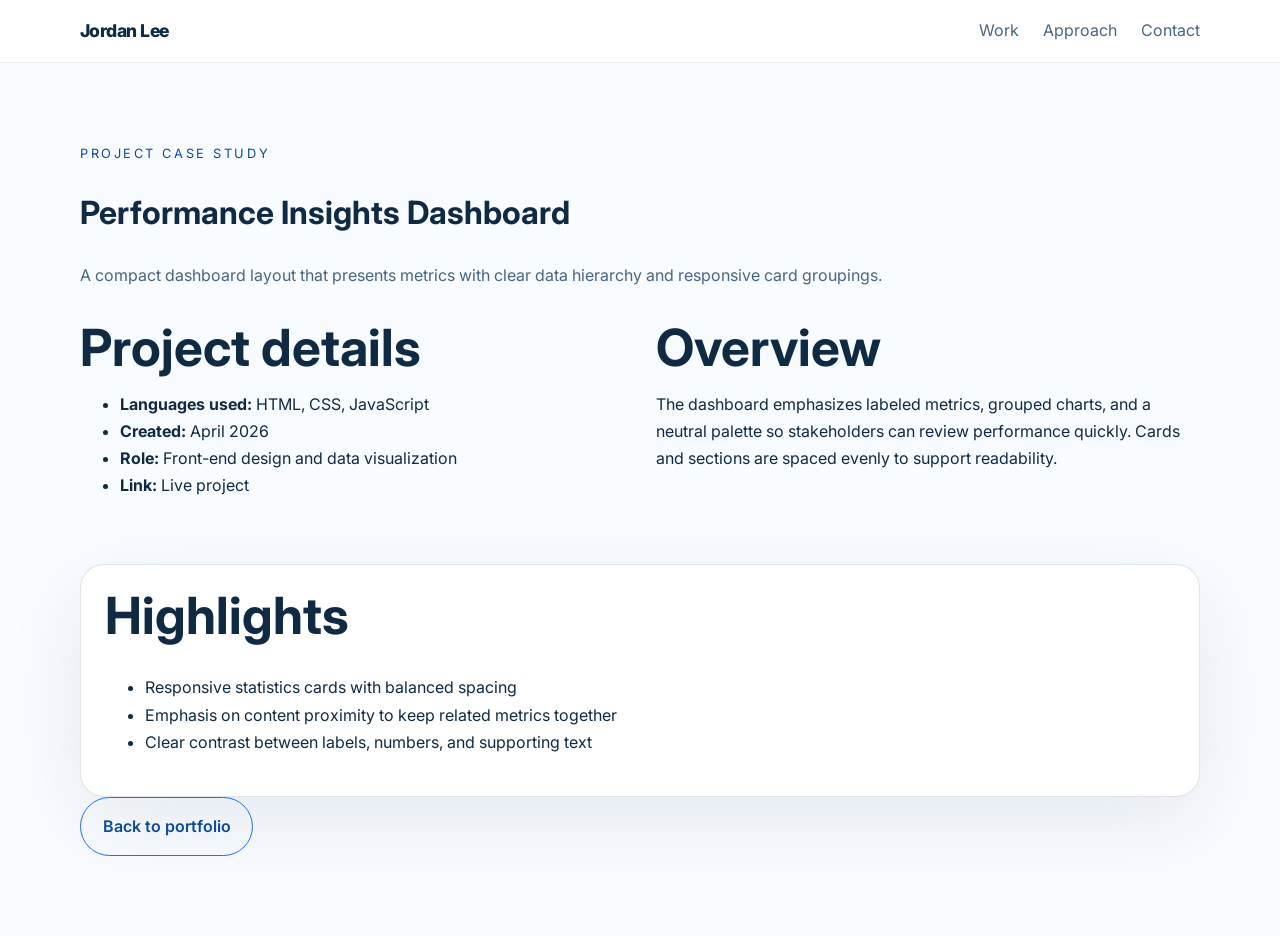
==== project-dashboard.html @ b7986271 "first commit" ====
﻿<!DOCTYPE html>
<html lang="en">
<head>
  <meta charset="UTF-8" />
  <meta name="viewport" content="width=device-width, initial-scale=1.0" />
  <title>Performance Insights Dashboard | Jordan Lee</title>
  <link rel="preconnect" href="https://fonts.googleapis.com" />
  <link rel="preconnect" href="https://fonts.gstatic.com" crossorigin />
  <link href="https://fonts.googleapis.com/css2?family=Inter:wght@400;500;600;700;800&display=swap" rel="stylesheet" />
  <link rel="stylesheet" href="STYLE.CSS" />
</head>
<body>
  <header class="site-header">
    <div class="container header-inner">
      <a class="brand" href="INDEX.HTML">Jordan Lee</a>
      <button class="nav-toggle" id="navToggle" aria-label="Open navigation">
        <span></span>
        <span></span>
        <span></span>
      </button>
      <nav class="site-nav" id="siteNav">
        <a href="INDEX.HTML#projects">Work</a>
        <a href="INDEX.HTML#process">Approach</a>
        <a href="INDEX.HTML#contact">Contact</a>
      </nav>
    </div>
  </header>

  <main class="section">
    <div class="container">
      <div class="section-label">Project Case Study</div>
      <h1>Performance Insights Dashboard</h1>
      <p class="hero-copy">A compact dashboard layout that presents metrics with clear data hierarchy and responsive card groupings.</p>

      <div class="split-grid" style="margin-top: 2rem; gap: 2rem;">
        <div>
          <h2>Project details</h2>
          <ul>
            <li><strong>Languages used:</strong> HTML, CSS, JavaScript</li>
            <li><strong>Created:</strong> April 2026</li>
            <li><strong>Role:</strong> Front-end design and data visualization</li>
            <li><strong>Link:</strong> <a href="#" target="_blank" rel="noreferrer">Live project</a></li>
          </ul>
        </div>
        <div>
          <h2>Overview</h2>
          <p>The dashboard emphasizes labeled metrics, grouped charts, and a neutral palette so stakeholders can review performance quickly. Cards and sections are spaced evenly to support readability.</p>
        </div>
      </div>

      <section class="section" style="padding: 3rem 0 0 0;">
        <div class="project-card">
          <h2>Highlights</h2>
          <ul>
            <li>Responsive statistics cards with balanced spacing</li>
            <li>Emphasis on content proximity to keep related metrics together</li>
            <li>Clear contrast between labels, numbers, and supporting text</li>
          </ul>
        </div>
      </section>

      <a class="button button-secondary" href="INDEX.HTML#projects">Back to portfolio</a>
    </div>
  </main>

  <script src="SCRIPT.JS"></script>
</body>
</html>
---- STYLE.CSS ----
﻿:root {
  --bg: #f8fbff;
  --surface: #ffffff;
  --text: #102a43;
  --muted: #486581;
  --primary: #1f6feb;
  --primary-strong: #0b4a9c;
  --accent: #0d9488;
  --border: rgba(16, 42, 67, 0.12);
  --shadow: 0 24px 80px rgba(16, 42, 67, 0.08);
  font-family: 'Inter', system-ui, sans-serif;
}

* {
  box-sizing: border-box;
}

html {
  scroll-behavior: smooth;
}

body {
  margin: 0;
  min-height: 100vh;
  background: var(--bg);
  color: var(--text);
  line-height: 1.7;
}

img {
  max-width: 100%;
  display: block;
}

a {
  color: inherit;
  text-decoration: none;
}

button {
  font: inherit;
}

.container {
  width: min(1120px, calc(100% - 2rem));
  margin: 0 auto;
}

.section {
  padding: 5rem 0;
}

.header-inner,
.footer-inner,
.hero-content,
.split-grid,
.project-grid,
.process-list {
  display: grid;
  gap: 1.75rem;
}

.site-header {
  position: sticky;
  top: 0;
  z-index: 10;
  background: rgba(255, 255, 255, 0.94);
  backdrop-filter: blur(12px);
  border-bottom: 1px solid rgba(16, 42, 67, 0.08);
}

.header-inner {
  grid-template-columns: auto 1fr;
  align-items: center;
  padding: 1rem 0;
}

.brand {
  font-size: 1.1rem;
  font-weight: 800;
  letter-spacing: -0.03em;
}

.site-nav {
  justify-self: end;
  display: flex;
  flex-wrap: wrap;
  gap: 1.5rem;
}

.site-nav a {
  color: var(--muted);
  transition: color 0.2s ease;
}

.site-nav a:hover,
.site-nav a:focus-visible {
  color: var(--primary-strong);
}

.nav-toggle {
  display: none;
  background: none;
  border: 0;
  cursor: pointer;
  padding: 0.5rem;
}

.nav-toggle span {
  display: block;
  width: 1.5rem;
  height: 2px;
  background: var(--text);
  margin: 0.35rem 0;
}

.hero {
  padding-top: 3rem;
}

.hero-content {
  grid-template-columns: 1.25fr 0.85fr;
  align-items: center;
}

.eyebrow,
.section-label {
  margin: 0 0 1rem;
  text-transform: uppercase;
  letter-spacing: 0.2em;
  font-size: 0.8rem;
  color: var(--primary-strong);
}

.hero h1,
.section h2 {
  margin: 0;
  font-size: clamp(2.5rem, 4vw, 4rem);
  line-height: 1.05;
}

.hero-copy,
.about p,
.process-step p,
.contact-panel p,
.project-card p {
  color: var(--muted);
  font-size: 1rem;
}

.hero-actions {
  display: flex;
  flex-wrap: wrap;
  gap: 1rem;
  margin-top: 2rem;
}

.button {
  display: inline-flex;
  align-items: center;
  justify-content: center;
  padding: 0.95rem 1.35rem;
  border-radius: 999px;
  border: 1px solid transparent;
  font-weight: 600;
  transition: transform 0.2s ease, background 0.2s ease, color 0.2s ease, border-color 0.2s ease;
}

.button:hover,
.button:focus-visible {
  transform: translateY(-1px);
}

.button-primary {
  background: var(--primary);
  color: #fff;
}

.button-secondary {
  background: transparent;
  border-color: var(--primary);
  color: var(--primary-strong);
}

.button-tertiary {
  background: transparent;
  color: var(--primary-strong);
  border-color: var(--border);
}

.hero-panel {
  align-self: stretch;
}

.panel-card {
  background: linear-gradient(180deg, rgba(31, 111, 235, 0.1), rgba(13, 148, 136, 0.06));
  border: 1px solid rgba(31, 111, 235, 0.14);
  border-radius: 24px;
  padding: 2rem;
  min-height: 100%;
  box-shadow: var(--shadow);
}

.stats-grid {
  display: grid;
  gap: 1rem;
}

.stat-card,
.project-card,
.process-step,
.contact-panel {
  background: var(--surface);
  border: 1px solid var(--border);
  border-radius: 24px;
  padding: 1.5rem;
  box-shadow: var(--shadow);
}

.stat-card span {
  display: block;
  font-size: 2rem;
  font-weight: 700;
  color: var(--primary-strong);
}

.split-grid {
  grid-template-columns: 1fr 1fr;
  align-items: start;
}

.project-grid {
  grid-template-columns: repeat(3, minmax(0, 1fr));
}

.project-card {
  display: grid;
  gap: 1rem;
}

.project-meta {
  display: flex;
  justify-content: space-between;
  align-items: flex-start;
  gap: 1rem;
}

.project-type {
  font-size: 0.9rem;
  color: var(--primary);
  font-weight: 700;
}

.project-card h3 {
  margin: 0;
  font-size: 1.35rem;
}

.project-footer {
  display: flex;
  flex-wrap: wrap;
  justify-content: space-between;
  align-items: center;
  gap: 1rem;
}

.process-list {
  grid-template-columns: repeat(3, minmax(0, 1fr));
}

.process-step h3 {
  margin-top: 0;
  font-size: 1.1rem;
}

.contact-panel {
  grid-template-columns: 1fr auto;
  align-items: center;
}

.site-footer {
  background: #fff;
  border-top: 1px solid rgba(16, 42, 67, 0.08);
}

.footer-inner {
  padding: 1.5rem 0;
  font-size: 0.95rem;
  color: var(--muted);
  grid-template-columns: 1fr;
}

@media (max-width: 900px) {
  .header-inner,
  .hero-content,
  .split-grid,
  .project-grid,
  .process-list,
  .contact-panel,
  .footer-inner {
    grid-template-columns: 1fr;
  }

  .hero {
    padding-top: 2rem;
  }

  .project-grid,
  .process-list {
    gap: 1.25rem;
  }
}

@media (max-width: 720px) {
  .site-nav {
    position: absolute;
    inset: 100% auto auto 0;
    width: 100%;
    background: #fff;
    flex-direction: column;
    padding: 1.5rem 1rem 2rem;
    border-bottom: 1px solid var(--border);
    transform: translateY(-100%);
    transition: transform 0.25s ease;
    pointer-events: none;
    opacity: 0;
  }

  .site-nav.open {
    transform: translateY(0);
    pointer-events: auto;
    opacity: 1;
  }

  .nav-toggle {
    display: inline-flex;
    margin-left: auto;
  }

  .section {
    padding: 3rem 0;
  }
}

@media (max-width: 520px) {
  .hero h1 {
    font-size: 2.4rem;
  }

  .button {
    width: 100%;
  }

  .hero-actions {
    flex-direction: column;
    align-items: stretch;
  }
}
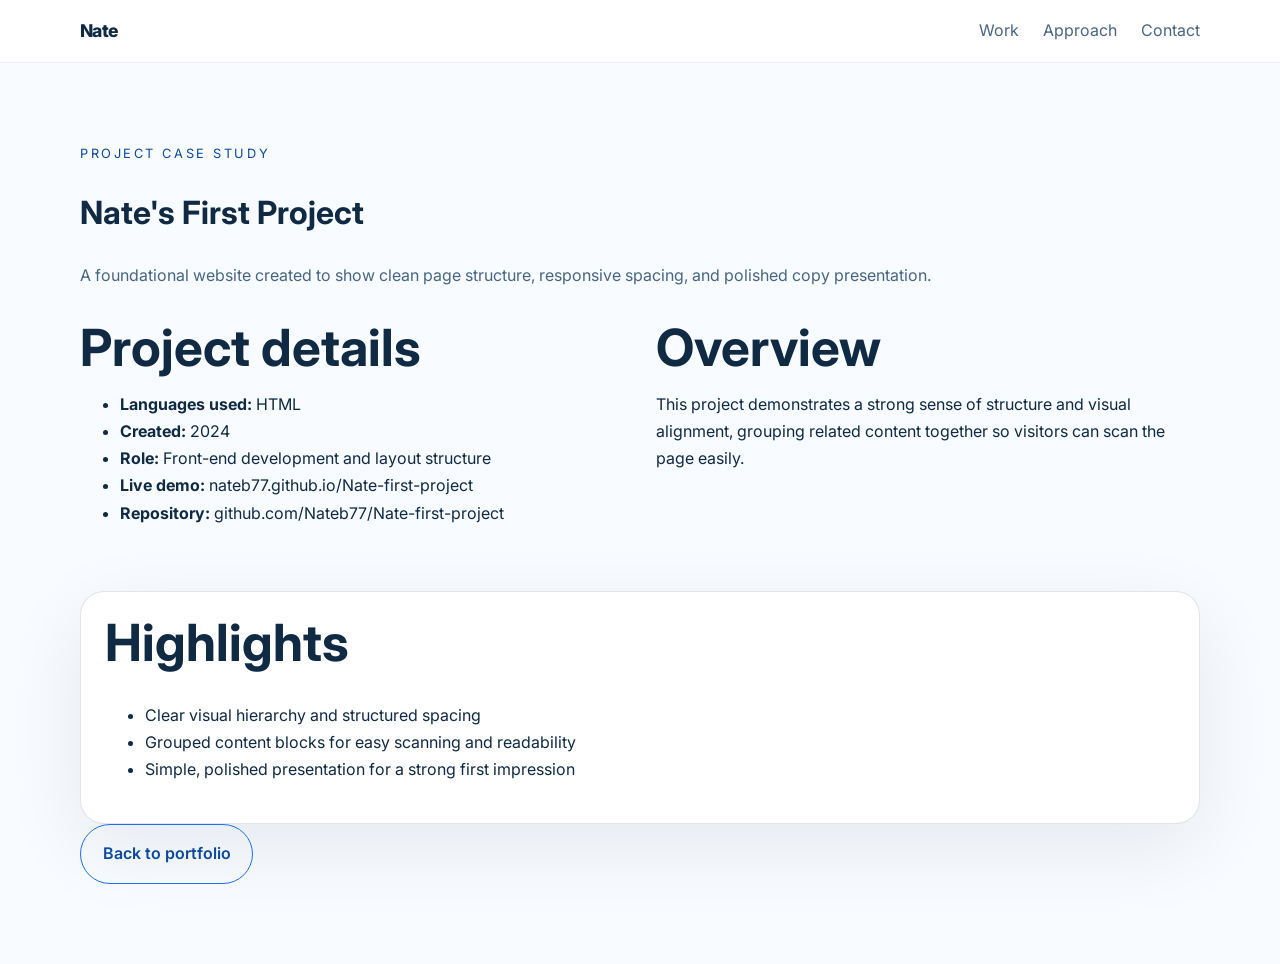
==== commit 107f59c7: "Prov 3:5-6" ====
--- a/project-dashboard.html
+++ b/project-dashboard.html
@@ -3,7 +3,7 @@
 <head>
   <meta charset="UTF-8" />
   <meta name="viewport" content="width=device-width, initial-scale=1.0" />
-  <title>Performance Insights Dashboard | Jordan Lee</title>
+  <title>Nate's First Project | Nate</title>
   <link rel="preconnect" href="https://fonts.googleapis.com" />
   <link rel="preconnect" href="https://fonts.gstatic.com" crossorigin />
   <link href="https://fonts.googleapis.com/css2?family=Inter:wght@400;500;600;700;800&display=swap" rel="stylesheet" />
@@ -12,7 +12,7 @@
 <body>
   <header class="site-header">
     <div class="container header-inner">
-      <a class="brand" href="INDEX.HTML">Jordan Lee</a>
+      <a class="brand" href="INDEX.HTML">Nate</a>
       <button class="nav-toggle" id="navToggle" aria-label="Open navigation">
         <span></span>
         <span></span>
@@ -29,22 +29,23 @@
   <main class="section">
     <div class="container">
       <div class="section-label">Project Case Study</div>
-      <h1>Performance Insights Dashboard</h1>
-      <p class="hero-copy">A compact dashboard layout that presents metrics with clear data hierarchy and responsive card groupings.</p>
+      <h1>Nate's First Project</h1>
+      <p class="hero-copy">A foundational website created to show clean page structure, responsive spacing, and polished copy presentation.</p>
 
       <div class="split-grid" style="margin-top: 2rem; gap: 2rem;">
         <div>
           <h2>Project details</h2>
           <ul>
-            <li><strong>Languages used:</strong> HTML, CSS, JavaScript</li>
-            <li><strong>Created:</strong> April 2026</li>
-            <li><strong>Role:</strong> Front-end design and data visualization</li>
-            <li><strong>Link:</strong> <a href="#" target="_blank" rel="noreferrer">Live project</a></li>
+            <li><strong>Languages used:</strong> HTML</li>
+            <li><strong>Created:</strong> 2024</li>
+            <li><strong>Role:</strong> Front-end development and layout structure</li>
+            <li><strong>Live demo:</strong> <a href="https://nateb77.github.io/Nate-first-project/" target="_blank" rel="noreferrer">nateb77.github.io/Nate-first-project</a></li>
+            <li><strong>Repository:</strong> <a href="https://github.com/Nateb77/Nate-first-project" target="_blank" rel="noreferrer">github.com/Nateb77/Nate-first-project</a></li>
           </ul>
         </div>
         <div>
           <h2>Overview</h2>
-          <p>The dashboard emphasizes labeled metrics, grouped charts, and a neutral palette so stakeholders can review performance quickly. Cards and sections are spaced evenly to support readability.</p>
+          <p>This project demonstrates a strong sense of structure and visual alignment, grouping related content together so visitors can scan the page easily.</p>
         </div>
       </div>
 
@@ -52,9 +53,9 @@
         <div class="project-card">
           <h2>Highlights</h2>
           <ul>
-            <li>Responsive statistics cards with balanced spacing</li>
-            <li>Emphasis on content proximity to keep related metrics together</li>
-            <li>Clear contrast between labels, numbers, and supporting text</li>
+            <li>Clear visual hierarchy and structured spacing</li>
+            <li>Grouped content blocks for easy scanning and readability</li>
+            <li>Simple, polished presentation for a strong first impression</li>
           </ul>
         </div>
       </section>
